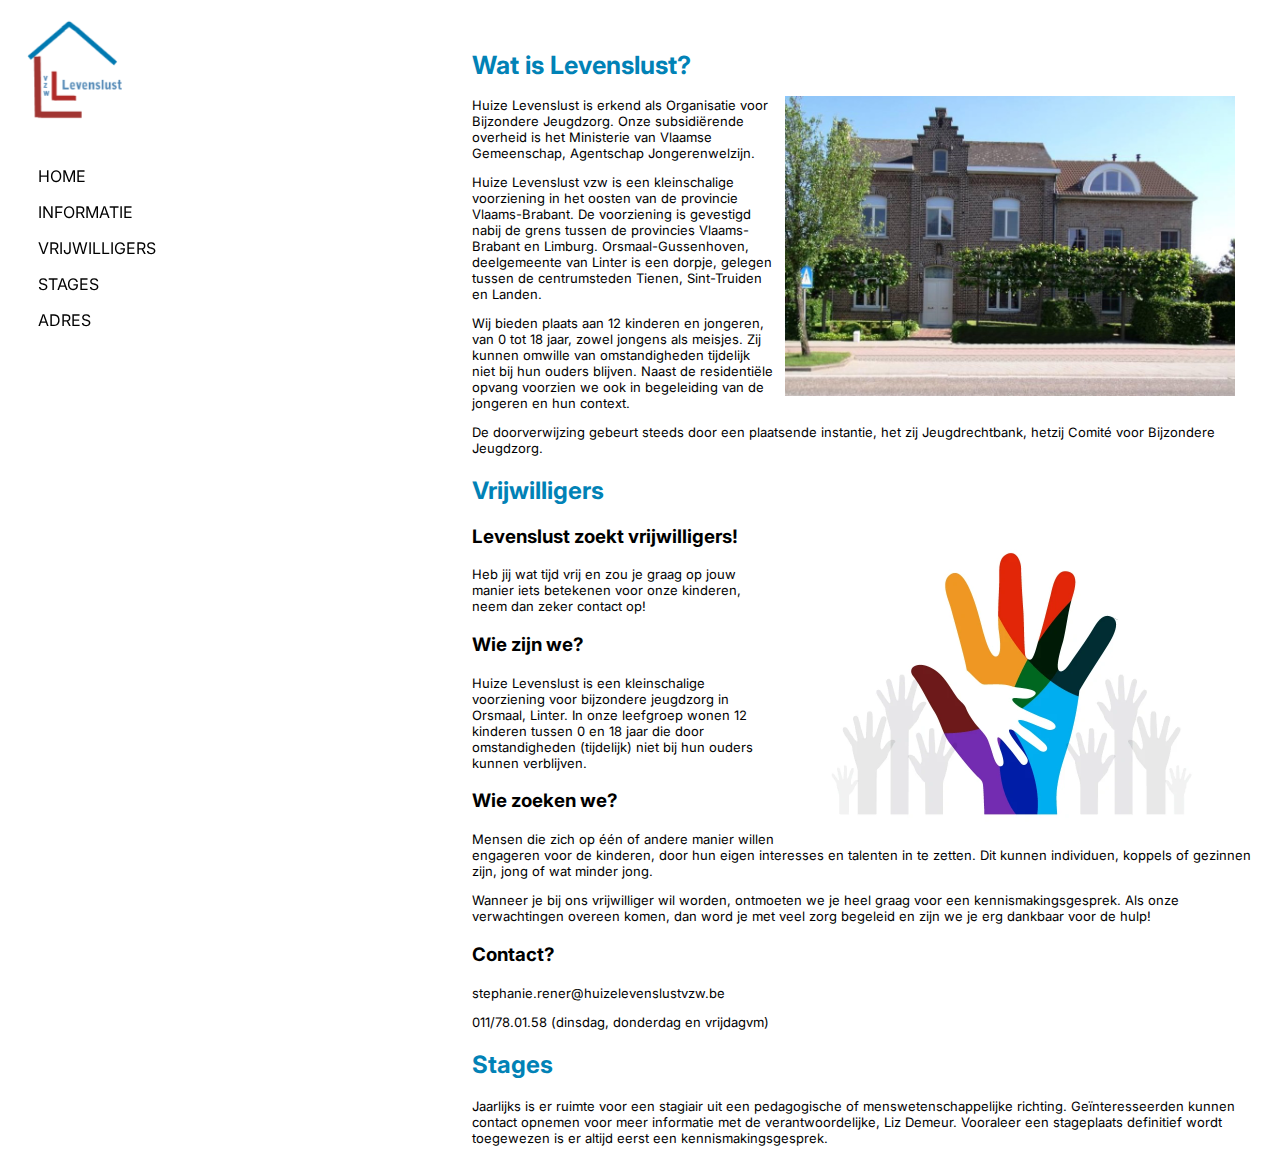
==== info.html @ 6fdfd7f2 "13" ====
<!DOCTYPE html>
<html lang="en">

<head>
    <meta charset="UTF-8">
    <meta http-equiv="X-UA-Compatible" content="IE=edge">
    <meta name="viewport" content="width=device-width, initial-scale=1.0">
    <title>Test website</title>
    <link rel="stylesheet" href="style.css">
</head>

<body>

    <div class="wrapper">
        <div class="logo">
            <img class="logo" src="image/logo-levenslust.webp">
        </div>

        <div class="menu">
            <ul>
                <li><a class="active" href="index.html">HOME</a></li>
                <li><a href="info.html">INFORMATIE</a></li>
                <li><a href="#vrijwilligers">VRIJWILLIGERS</a></li>
                <li><a href="#stages">STAGES</a></li>
                <li><a href="#adres">ADRES</a></li>
            </ul>
        </div>
        <div class="info">
            <div class="info-image">
                <img class="info-image" src="image/info.jpg">
            </div>
            <div class="text1">
                <h1 class="blue">Wat is Levenslust?</h1>
                <p>Huize Levenslust is erkend als Organisatie voor Bijzondere Jeugdzorg. Onze subsidiërende overheid
                    is
                    het Ministerie van Vlaamse Gemeenschap, Agentschap Jongerenwelzijn.</p>

                <p>Huize Levenslust vzw is een kleinschalige voorziening in het oosten van de provincie
                    Vlaams-Brabant.
                    De voorziening is gevestigd nabij de grens tussen de provincies Vlaams-Brabant en Limburg.
                    Orsmaal-Gussenhoven, deelgemeente van Linter is een dorpje, gelegen tussen de centrumsteden
                    Tienen,
                    Sint-Truiden en Landen.</p>

                <p>Wij bieden plaats aan 12 kinderen en jongeren, van 0 tot 18 jaar, zowel jongens als meisjes.
                    Zij kunnen omwille van omstandigheden tijdelijk niet bij hun ouders blijven. Naast de
                    residentiële
                    opvang voorzien we ook in begeleiding van de jongeren en hun context.</p>

                <p>De doorverwijzing gebeurt steeds door een plaatsende instantie, het zij Jeugdrechtbank, hetzij
                    Comité
                    voor Bijzondere Jeugdzorg.</p>

                <div class="werken">
                    <div class="vrijwilligers-image">
                        <img class="vrijwilligers-image" src="image/Vrijwilligers.webp">
                    </div>
                    <h2 class="blue">Vrijwilligers</h2>
                    <h3>Levenslust zoekt vrijwilligers!</h3>
                    <p>Heb jij wat tijd vrij en zou je graag op jouw manier iets betekenen voor onze kinderen, neem
                        dan
                        zeker
                        contact op!</p>
                    <h3>Wie zijn we?</h3>
                    <p>Huize Levenslust is een kleinschalige voorziening voor bijzondere jeugdzorg in Orsmaal,
                        Linter.
                        In onze
                        leefgroep wonen 12 kinderen tussen 0 en 18 jaar die door omstandigheden (tijdelijk) niet bij
                        hun
                        ouders
                        kunnen verblijven.</p>
                    <h3>Wie zoeken we?</h3>
                    <p>Mensen die zich op één of andere manier willen engageren voor de kinderen, door hun eigen
                        interesses en
                        talenten in te zetten. Dit kunnen individuen, koppels of gezinnen zijn, jong of wat minder
                        jong.
                    </p>
                    <p>Wanneer je bij ons vrijwilliger wil worden, ontmoeten we je heel graag voor een
                        kennismakingsgesprek. Als
                        onze verwachtingen overeen komen, dan word je met veel zorg begeleid en zijn we je erg
                        dankbaar
                        voor de
                        hulp!</p>
                    <h3>Contact?</h3>
                    <p>stephanie.rener@huizelevenslustvzw.be</p>
                    <p> 011/78.01.58 (dinsdag, donderdag en vrijdagvm)</p>
                    <h2 class="blue">Stages</h2>
                    <p>Jaarlijks is er ruimte voor een stagiair uit een pedagogische of menswetenschappelijke richting.

                        Geïnteresseerden kunnen contact opnemen voor meer informatie met de verantwoordelijke, Liz
                        Demeur.

                        Vooraleer een stageplaats definitief wordt toegewezen is er altijd eerst een
                        kennismakingsgesprek.</p>
                </div>
            </div>
        </div>



    </div>


</body>

</html>
---- style.css ----
@import url('https://fonts.googleapis.com/css2?family=Inter&display=swap');
@import url('https://fonts.googleapis.com/css2?family=Aboreto&family=Inter&display=swap');

body {
    background-color: #ffffff;
    font-family: 'Inter', sans-serif;
}


.huis {
    padding-left: 70px;
    padding-top: 0px;
}

.huis-image {
    max-width: 110%;

}

.huis-text {
    padding-right: 20%;
    padding-left: 25%;
    font-family: 'Aboreto', cursive;

}

.blue {

    color: rgb(1, 130, 182);
}

.huis-text .h1 {
    padding-left: 30px;

}

.logo {
    position: fixed;
    max-width: 120px;
    padding-top: 0.5%;
}

h1 {
    font-size: 25px;
}

p {
    font-size: 13px;
}

ul {
    list-style-type: none;
    margin: 0px;
    padding: 0px;
    width: 10px;
    position: fixed;
    margin-top: 150px
}

li a {
    display: block;
    color: #000;
    padding: 8px 30px;
    text-decoration: none;
}

li a:hover {

    color: rgb(156, 16, 16);
}

a {
    display: block;
    width: 100px;
}



.info {
    padding-top: 2%;
    float: right;
    width: 800px;
    display: block;
}

.info-image {
    padding-top: 5%;
    padding-left: 3%;
    padding-right: 3%;
    width: 450px;
    float: right;
    max-width: 450px;
}

.vrijwilligers-image {
    padding-top: 5%;
    padding-left: 3%;
    padding-right: 3%;
    width: 450px;
    float: right;
    max-width: 450px;

}
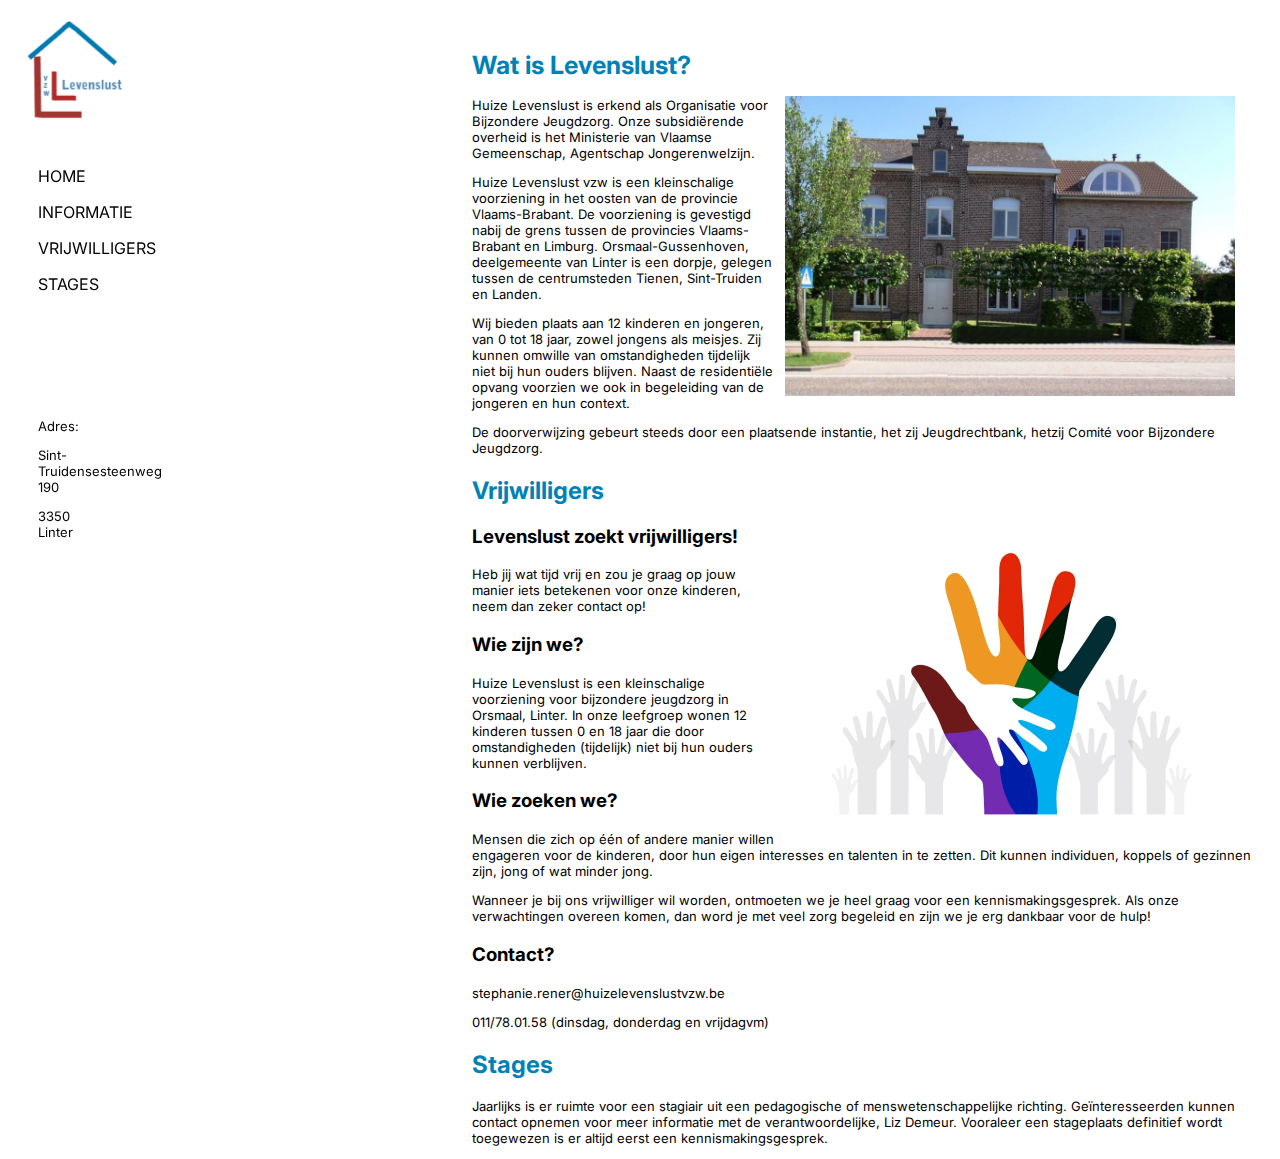
==== commit 7c96015f: "14" ====
--- a/info.html
+++ b/info.html
@@ -22,8 +22,12 @@
                 <li><a href="info.html">INFORMATIE</a></li>
                 <li><a href="#vrijwilligers">VRIJWILLIGERS</a></li>
                 <li><a href="#stages">STAGES</a></li>
-                <li><a href="#adres">ADRES</a></li>
             </ul>
+        </div>
+        <div class="adres">
+            <p>Adres:</p>
+            <p>Sint-Truidensesteenweg 190</p>
+            <p> 3350 Linter</p>
         </div>
         <div class="info">
             <div class="info-image">
@@ -86,12 +90,12 @@
                     <p> 011/78.01.58 (dinsdag, donderdag en vrijdagvm)</p>
                     <h2 class="blue">Stages</h2>
                     <p>Jaarlijks is er ruimte voor een stagiair uit een pedagogische of menswetenschappelijke richting.
-
                         Geïnteresseerden kunnen contact opnemen voor meer informatie met de verantwoordelijke, Liz
                         Demeur.
+                        Vooraleer een stageplaats definitief wordt toegewezen is er altijd eerst een
+                        kennismakingsgesprek.
+                    </p>
 
-                        Vooraleer een stageplaats definitief wordt toegewezen is er altijd eerst een
-                        kennismakingsgesprek.</p>
                 </div>
             </div>
         </div>
--- a/style.css
+++ b/style.css
@@ -25,7 +25,6 @@
 }
 
 .blue {
-
     color: rgb(1, 130, 182);
 }
 
@@ -40,8 +39,10 @@
     padding-top: 0.5%;
 }
 
+
 h1 {
     font-size: 25px;
+    text-decoration: double;
 }
 
 p {
@@ -65,7 +66,6 @@
 }
 
 li a:hover {
-
     color: rgb(156, 16, 16);
 }
 
@@ -92,6 +92,8 @@
     max-width: 450px;
 }
 
+
+
 .vrijwilligers-image {
     padding-top: 5%;
     padding-left: 3%;
@@ -100,4 +102,13 @@
     float: right;
     max-width: 450px;
 
+}
+
+.adres {
+    margin: 0px;
+    padding: 30px;
+    width: 10px;
+    padding-top: 31%;
+    display: block;
+    position: fixed;
 }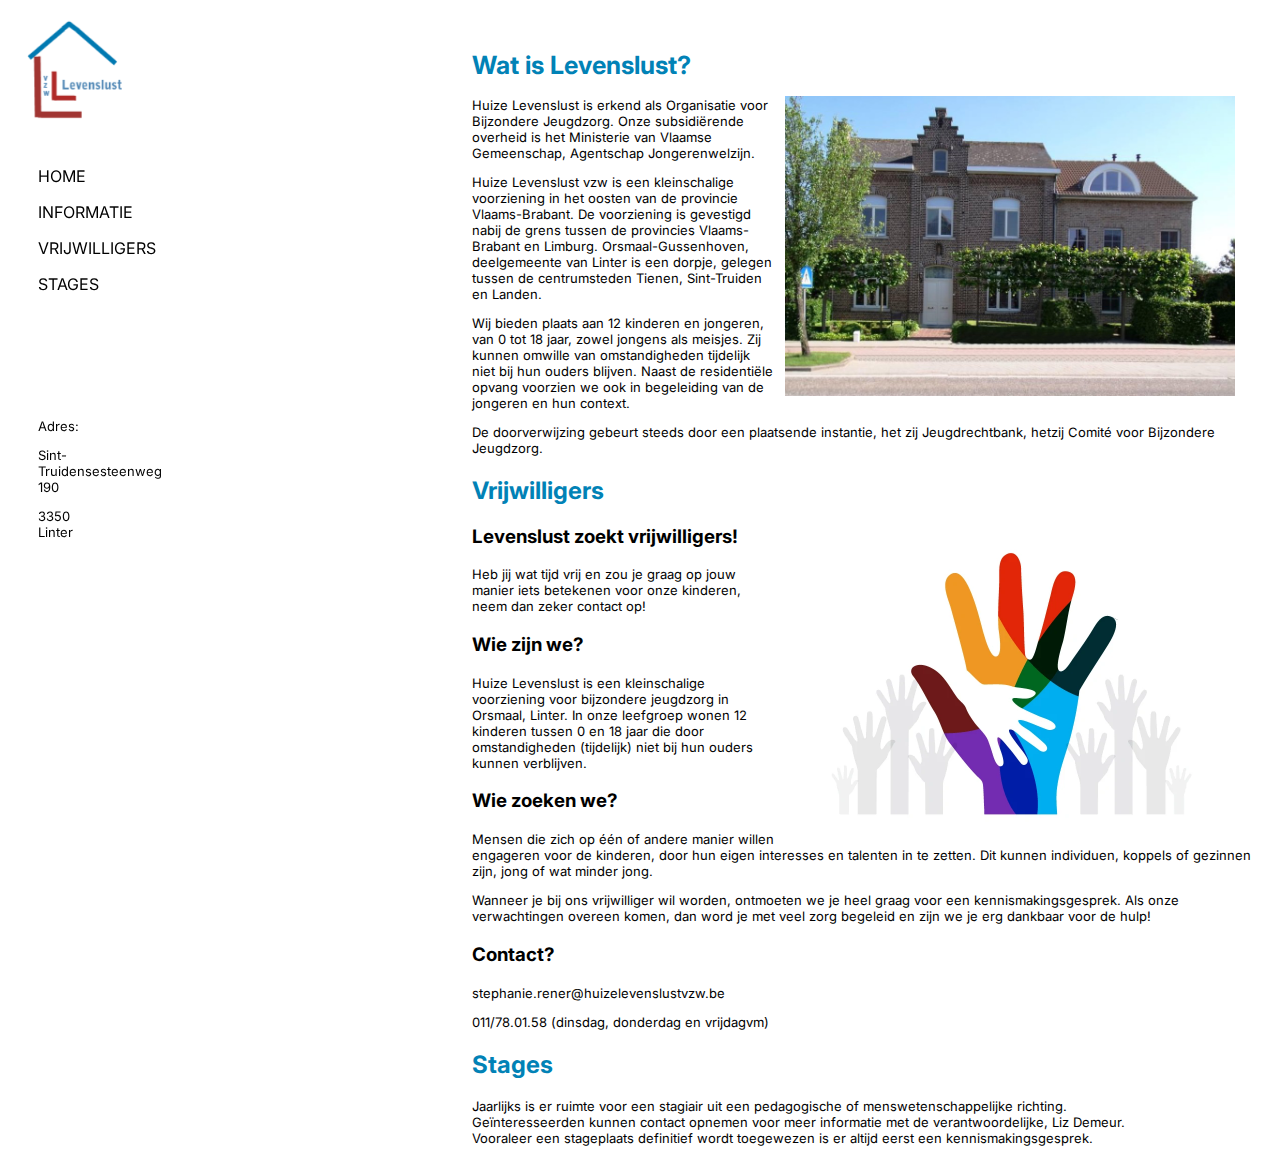
==== commit f1d46deb: "15" ====
--- a/info.html
+++ b/info.html
@@ -89,9 +89,10 @@
                     <p>stephanie.rener@huizelevenslustvzw.be</p>
                     <p> 011/78.01.58 (dinsdag, donderdag en vrijdagvm)</p>
                     <h2 class="blue">Stages</h2>
-                    <p>Jaarlijks is er ruimte voor een stagiair uit een pedagogische of menswetenschappelijke richting.
+                    <p>Jaarlijks is er ruimte voor een stagiair uit een pedagogische of menswetenschappelijke
+                        richting.<br>
                         Geïnteresseerden kunnen contact opnemen voor meer informatie met de verantwoordelijke, Liz
-                        Demeur.
+                        Demeur.<br>
                         Vooraleer een stageplaats definitief wordt toegewezen is er altijd eerst een
                         kennismakingsgesprek.
                     </p>
--- a/style.css
+++ b/style.css
@@ -74,7 +74,9 @@
     width: 100px;
 }
 
-
+p {
+    text-align: left;
+}
 
 .info {
     padding-top: 2%;
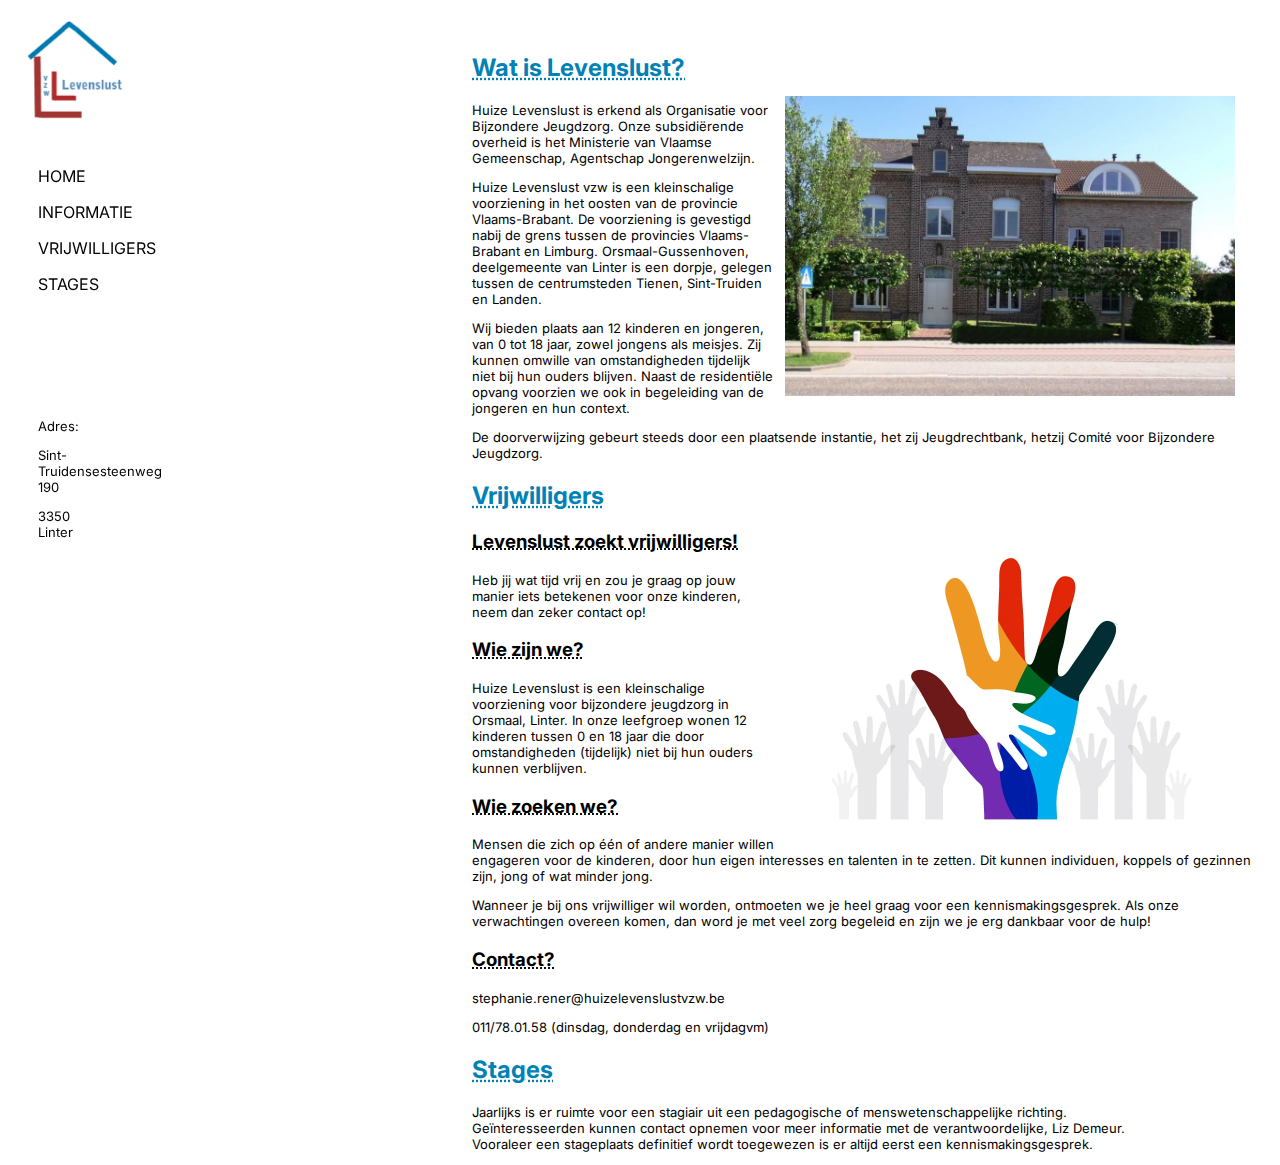
==== commit d6ae806d: "17" ====
--- a/info.html
+++ b/info.html
@@ -20,7 +20,7 @@
             <ul>
                 <li><a class="active" href="index.html">HOME</a></li>
                 <li><a href="info.html">INFORMATIE</a></li>
-                <li><a href="#vrijwilligers">VRIJWILLIGERS</a></li>
+                <li><a href="#Vrijwilligers">VRIJWILLIGERS</a></li>
                 <li><a href="#stages">STAGES</a></li>
             </ul>
         </div>
@@ -34,7 +34,7 @@
                 <img class="info-image" src="image/info.jpg">
             </div>
             <div class="text1">
-                <h1 class="blue">Wat is Levenslust?</h1>
+                <h2 class="blue">Wat is Levenslust?</h2>
                 <p>Huize Levenslust is erkend als Organisatie voor Bijzondere Jeugdzorg. Onze subsidiërende overheid
                     is
                     het Ministerie van Vlaamse Gemeenschap, Agentschap Jongerenwelzijn.</p>
@@ -59,7 +59,7 @@
                     <div class="vrijwilligers-image">
                         <img class="vrijwilligers-image" src="image/Vrijwilligers.webp">
                     </div>
-                    <h2 class="blue">Vrijwilligers</h2>
+                    <h2 class="blue" id="Vrijwilligers">Vrijwilligers</h2>
                     <h3>Levenslust zoekt vrijwilligers!</h3>
                     <p>Heb jij wat tijd vrij en zou je graag op jouw manier iets betekenen voor onze kinderen, neem
                         dan
@@ -85,10 +85,10 @@
                         dankbaar
                         voor de
                         hulp!</p>
-                    <h3>Contact?</h3>
+                    <h3 class="contact">Contact?</h3>
                     <p>stephanie.rener@huizelevenslustvzw.be</p>
                     <p> 011/78.01.58 (dinsdag, donderdag en vrijdagvm)</p>
-                    <h2 class="blue">Stages</h2>
+                    <h2 class="blue" id="stages">Stages</h2>
                     <p>Jaarlijks is er ruimte voor een stagiair uit een pedagogische of menswetenschappelijke
                         richting.<br>
                         Geïnteresseerden kunnen contact opnemen voor meer informatie met de verantwoordelijke, Liz
--- a/style.css
+++ b/style.css
@@ -4,6 +4,7 @@
 body {
     background-color: #ffffff;
     font-family: 'Inter', sans-serif;
+
 }
 
 
@@ -42,7 +43,12 @@
 
 h1 {
     font-size: 25px;
-    text-decoration: double;
+
+}
+
+h3,
+h2 {
+    text-decoration: underline dotted;
 }
 
 p {
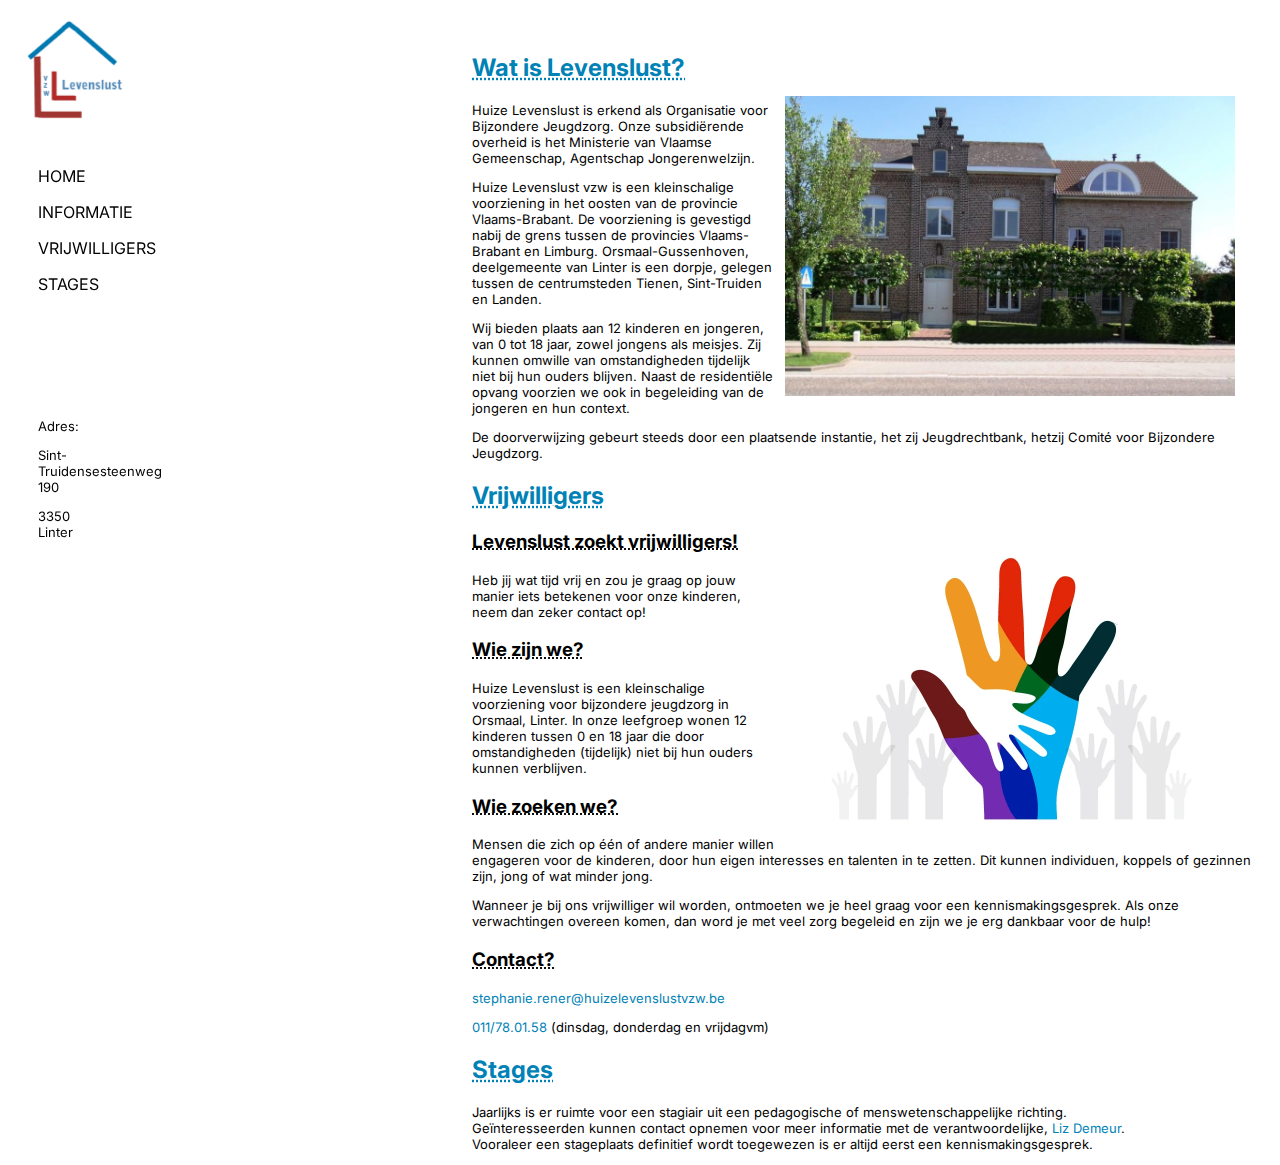
==== commit 78d51d4d: "18" ====
--- a/info.html
+++ b/info.html
@@ -86,13 +86,13 @@
                         voor de
                         hulp!</p>
                     <h3 class="contact">Contact?</h3>
-                    <p>stephanie.rener@huizelevenslustvzw.be</p>
-                    <p> 011/78.01.58 (dinsdag, donderdag en vrijdagvm)</p>
+                    <p><span>stephanie.rener@huizelevenslustvzw.be</span></p>
+                    <p> <span>011/78.01.58</span> (dinsdag, donderdag en vrijdagvm)</p>
                     <h2 class="blue" id="stages">Stages</h2>
                     <p>Jaarlijks is er ruimte voor een stagiair uit een pedagogische of menswetenschappelijke
                         richting.<br>
-                        Geïnteresseerden kunnen contact opnemen voor meer informatie met de verantwoordelijke, Liz
-                        Demeur.<br>
+                        Geïnteresseerden kunnen contact opnemen voor meer informatie met de verantwoordelijke,<span> Liz
+                            Demeur</span>.<br>
                         Vooraleer een stageplaats definitief wordt toegewezen is er altijd eerst een
                         kennismakingsgesprek.
                     </p>
--- a/style.css
+++ b/style.css
@@ -28,6 +28,11 @@
 .blue {
     color: rgb(1, 130, 182);
 }
+
+span {
+    color: rgb(1, 130, 182);
+}
+
 
 .huis-text .h1 {
     padding-left: 30px;
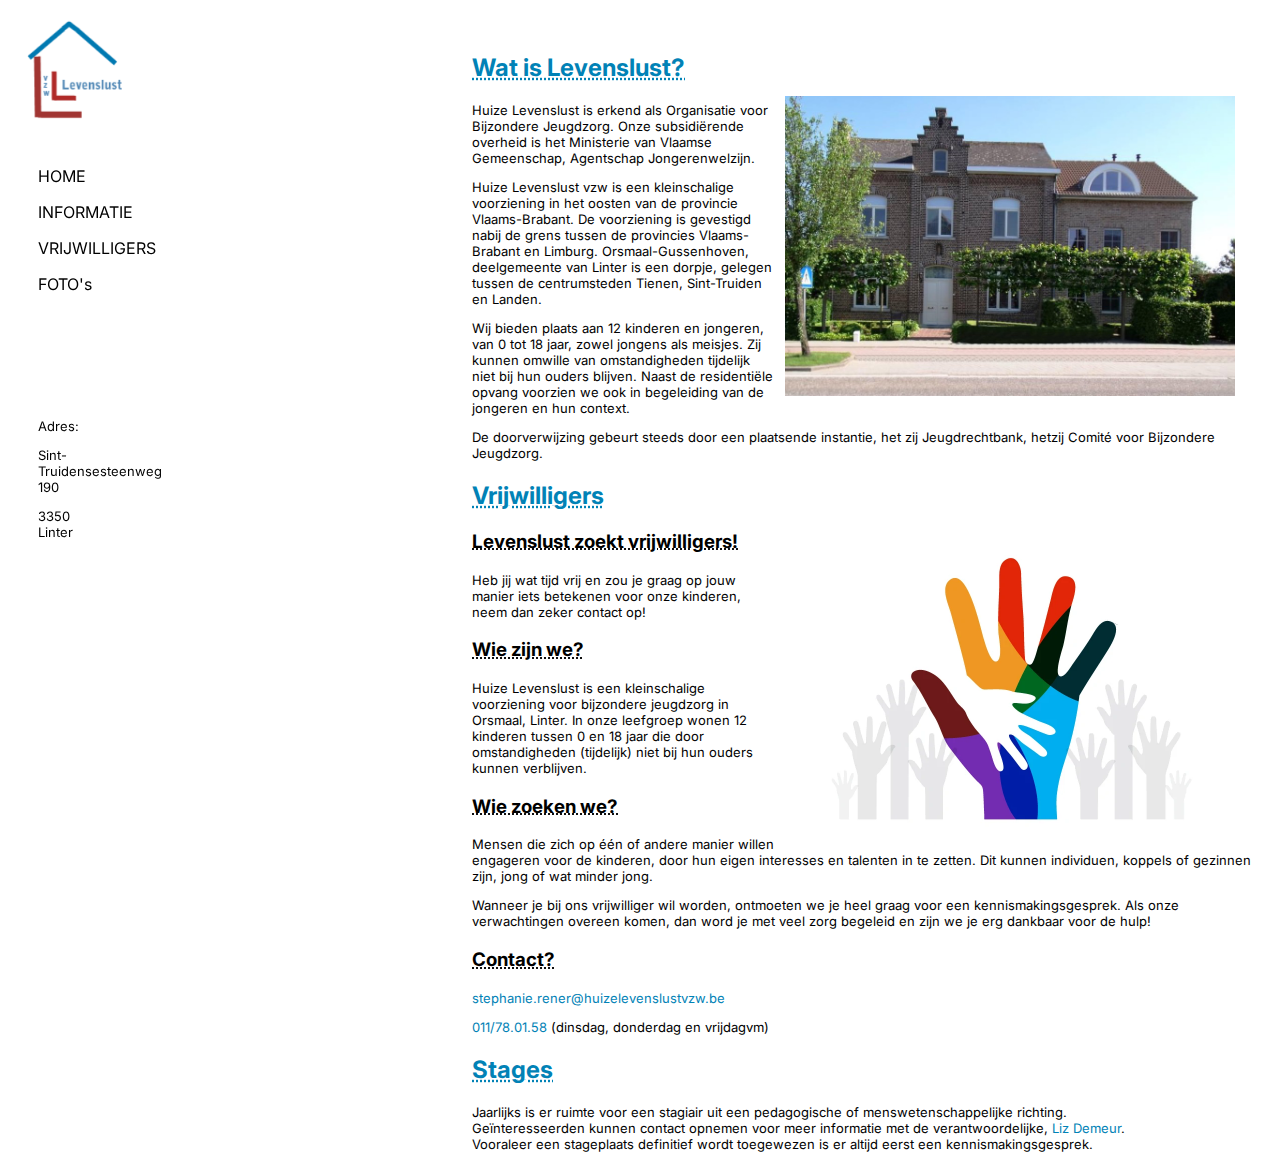
==== commit 64fa2311: "19" ====
--- a/info.html
+++ b/info.html
@@ -18,10 +18,10 @@
 
         <div class="menu">
             <ul>
-                <li><a class="active" href="index.html">HOME</a></li>
+                <li><a href="index.html">HOME</a></li>
                 <li><a href="info.html">INFORMATIE</a></li>
                 <li><a href="#Vrijwilligers">VRIJWILLIGERS</a></li>
-                <li><a href="#stages">STAGES</a></li>
+                <li><a href="#foto-huis">FOTO's</a></li>
             </ul>
         </div>
         <div class="adres">
--- a/style.css
+++ b/style.css
@@ -4,7 +4,7 @@
 body {
     background-color: #ffffff;
     font-family: 'Inter', sans-serif;
-
+    min-width: auto;
 }
 
 
@@ -15,14 +15,39 @@
 
 .huis-image {
     max-width: 110%;
+}
 
+.huis-image1 {
+    max-width: 80%;
+    padding-left: 15%;
 }
 
 .huis-text {
     padding-right: 20%;
     padding-left: 25%;
     font-family: 'Aboreto', cursive;
+}
 
+.huis-text1 {
+    font-family: 'Inter', sans-serif;
+    font-size: 20px;
+    text-align: center;
+    padding-bottom: 8%;
+}
+
+.foto-huis {
+    font-size: 18px;
+    width: 250px;
+    padding-left: 40%;
+    color: #000;
+    text-decoration: none;
+    text-align: center;
+    padding-top: 20px;
+    padding-bottom: 20%;
+}
+
+.foto-huis:hover {
+    color: rgb(156, 16, 16);
 }
 
 .blue {
@@ -35,7 +60,7 @@
 
 
 .huis-text .h1 {
-    padding-left: 30px;
+    padding-left: 50px;
 
 }
 
@@ -124,4 +149,13 @@
     padding-top: 31%;
     display: block;
     position: fixed;
+}
+
+
+@media screen and (max-width:414px) {
+    div {
+        width: 1000px;
+
+    }
+
 }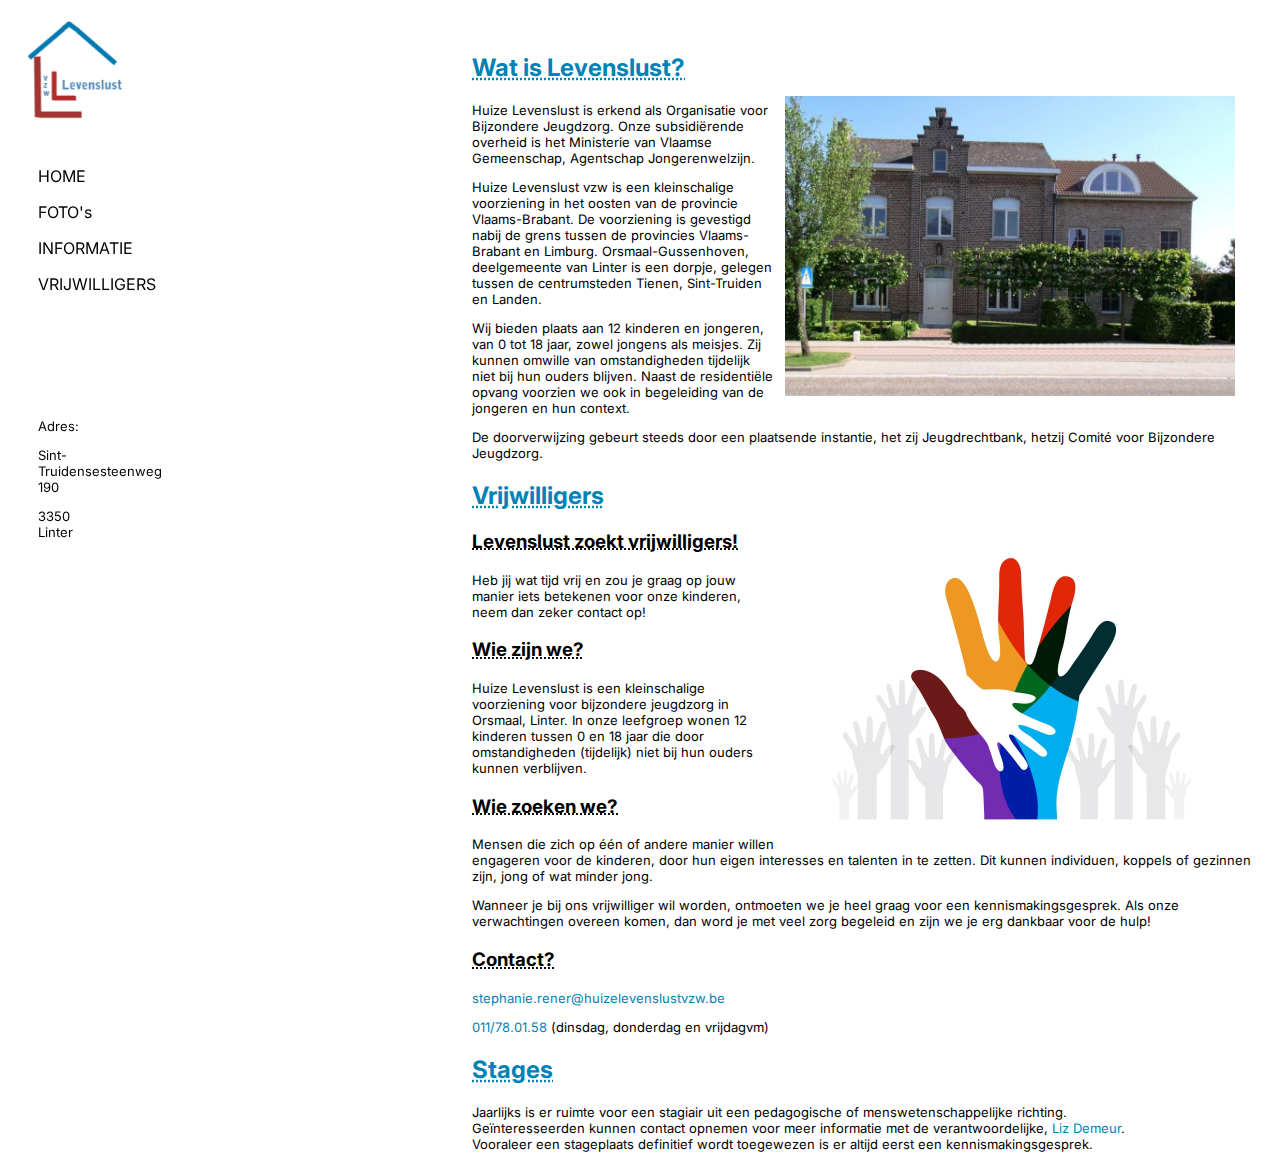
==== commit 310545d6: "20" ====
--- a/info.html
+++ b/info.html
@@ -19,9 +19,9 @@
         <div class="menu">
             <ul>
                 <li><a href="index.html">HOME</a></li>
+                <li><a href="#foto-huis">FOTO's</a></li>
                 <li><a href="info.html">INFORMATIE</a></li>
                 <li><a href="#Vrijwilligers">VRIJWILLIGERS</a></li>
-                <li><a href="#foto-huis">FOTO's</a></li>
             </ul>
         </div>
         <div class="adres">
